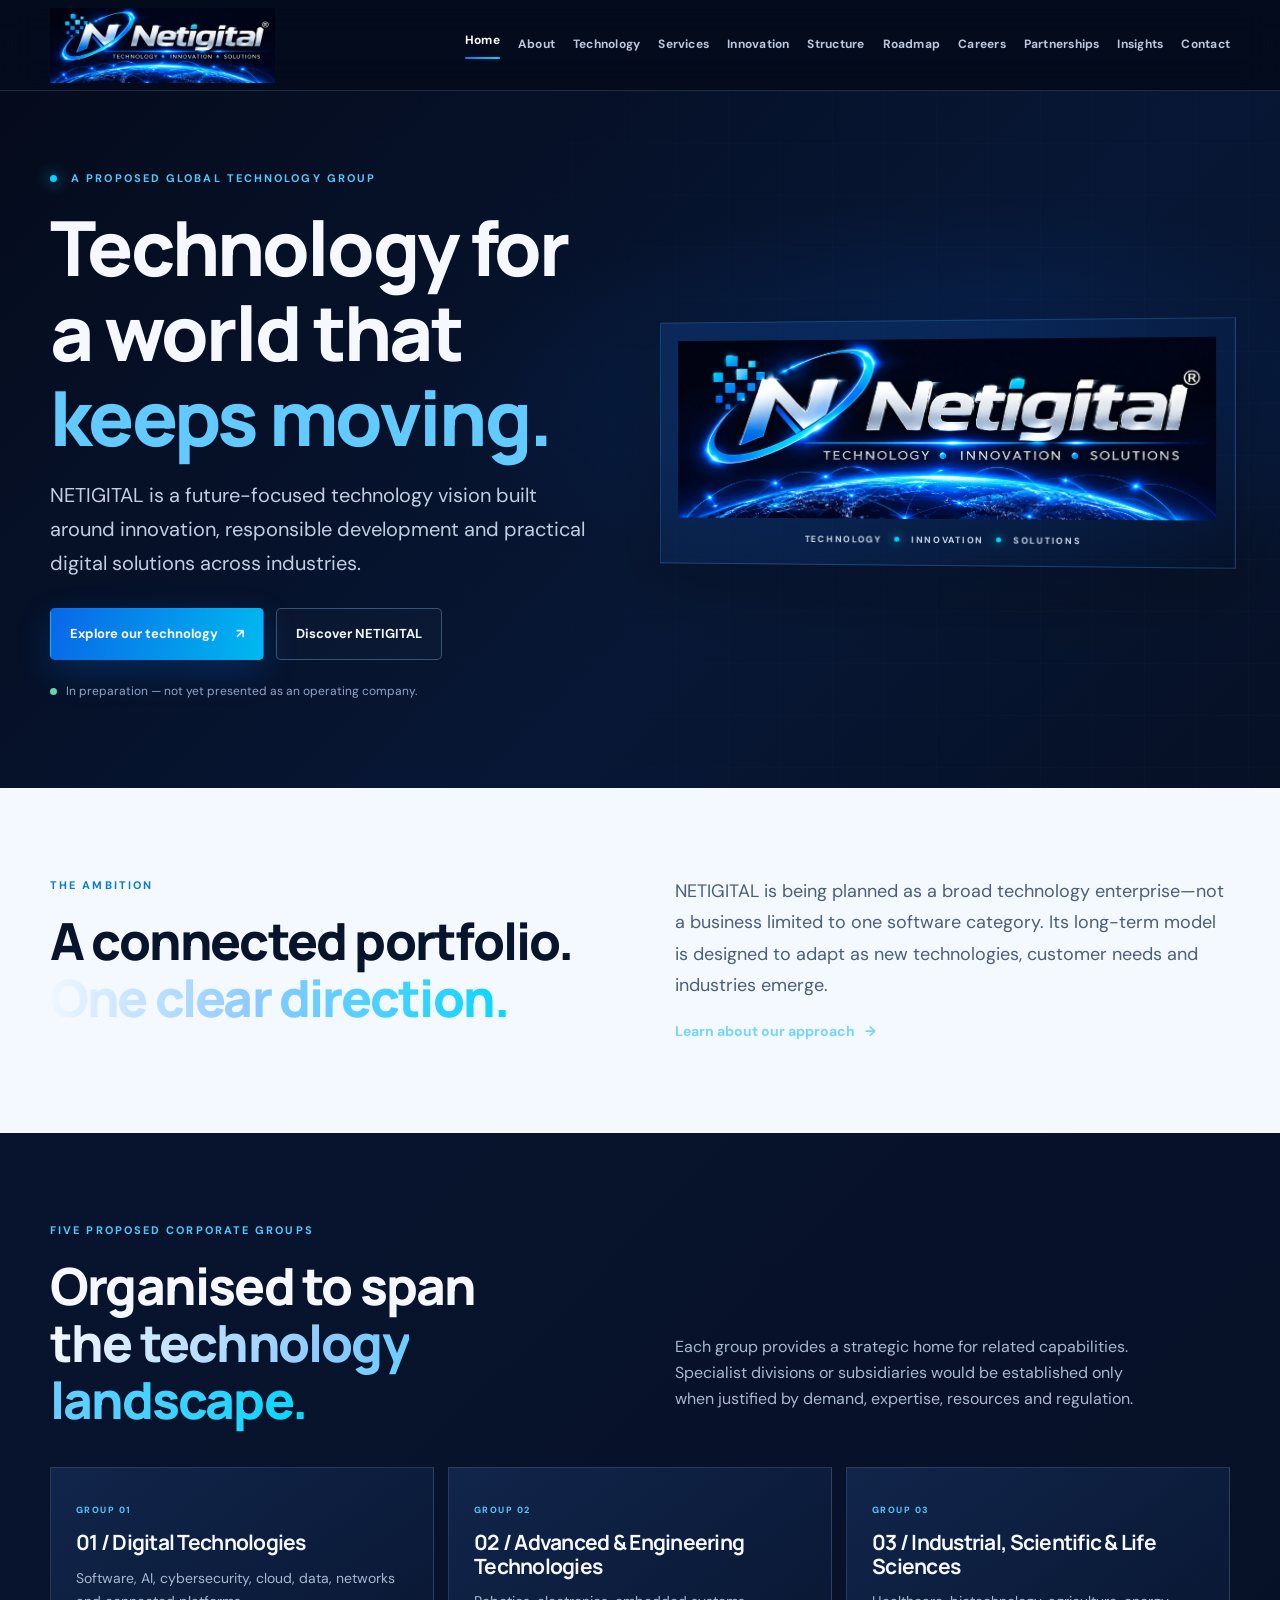
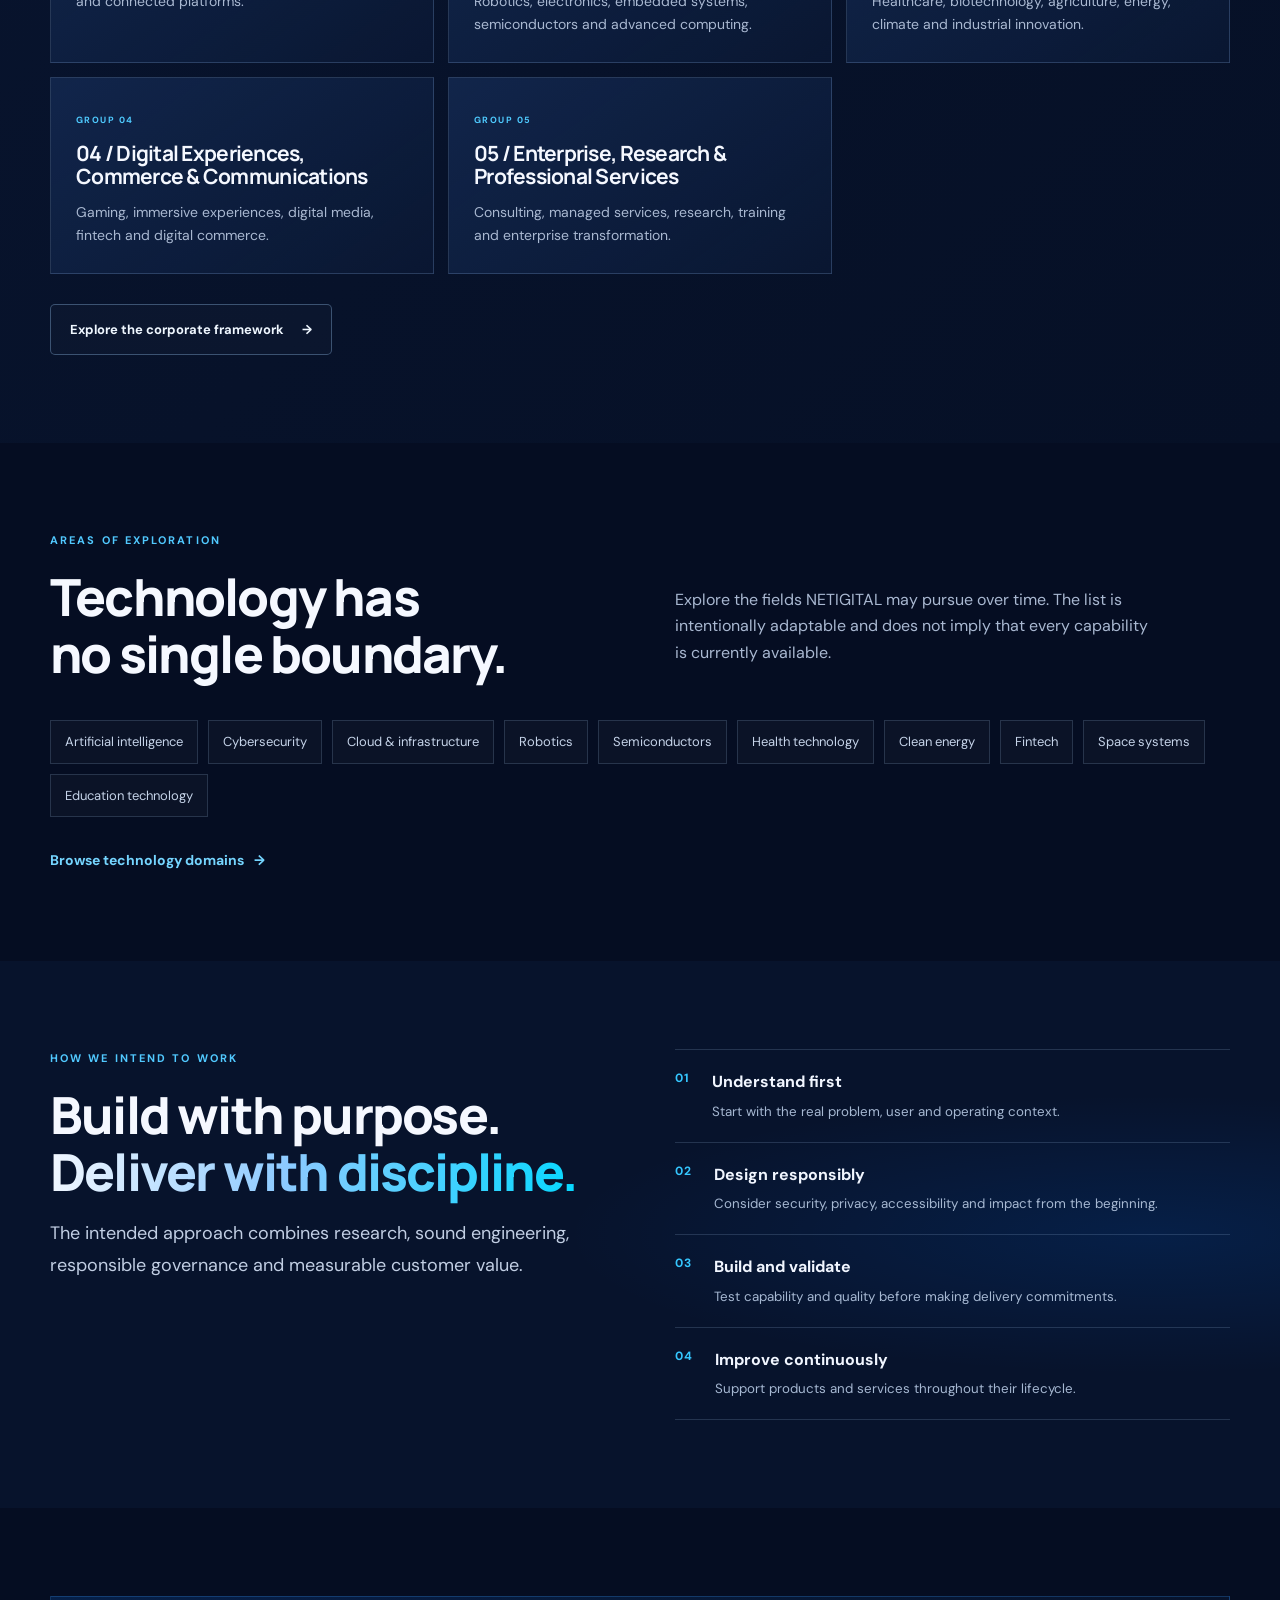
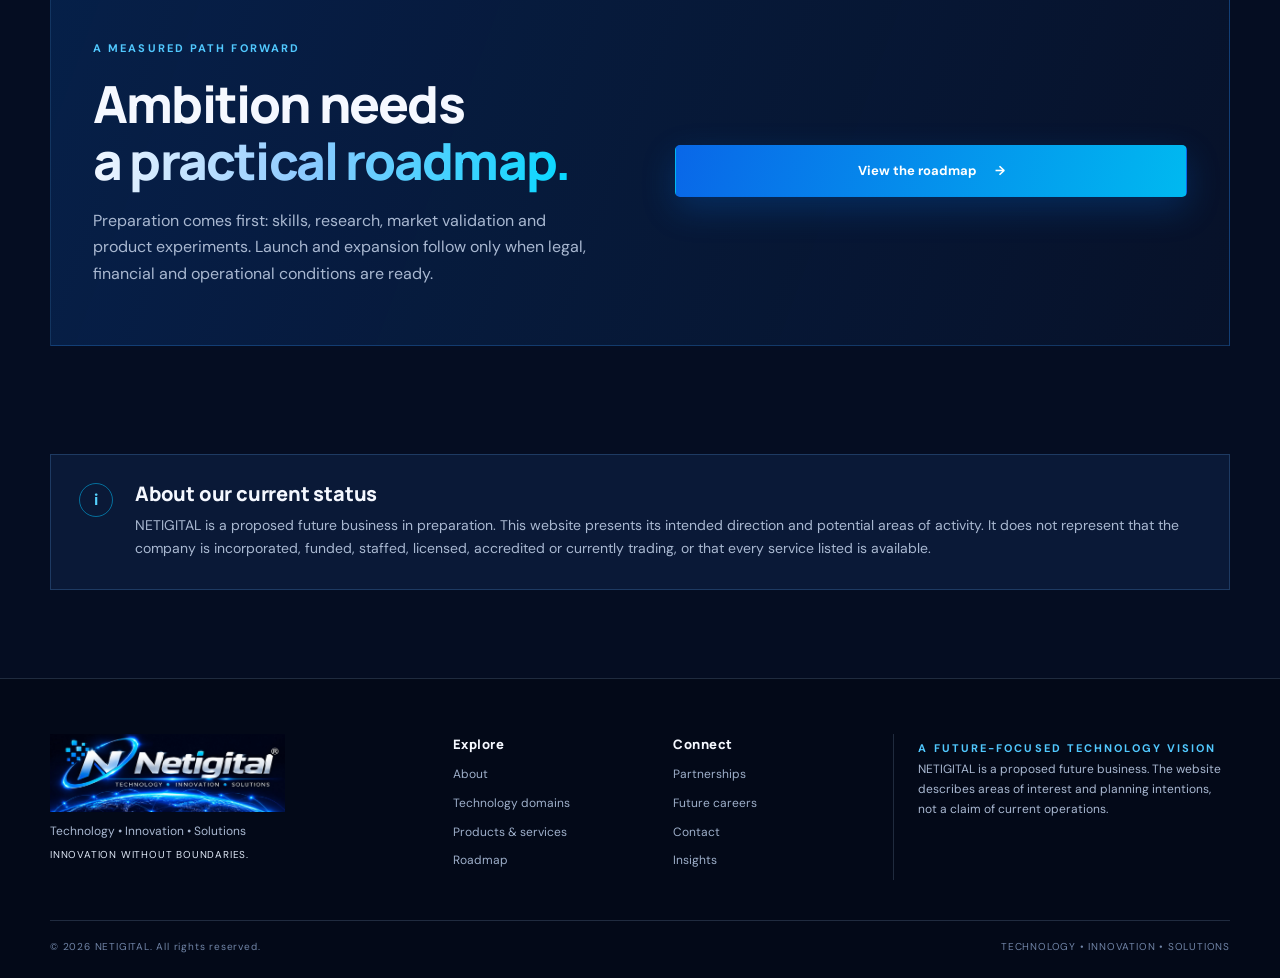
==== index.html @ 92541172 "Netigital" ====
<!doctype html>
<html lang="en"><head><meta charset="utf-8"><meta name="viewport" content="width=device-width, initial-scale=1">
<title>Global Technology, Innovation &amp; Digital Solutions | NETIGITAL</title><meta name="description" content="Explore NETIGITAL, a proposed future technology group spanning digital, advanced, industrial, creative and enterprise technology."><meta name="theme-color" content="#050d22">
<meta property="og:type" content="website"><meta property="og:title" content="Global Technology, Innovation &amp; Digital Solutions | NETIGITAL"><meta property="og:description" content="Explore NETIGITAL, a proposed future technology group spanning digital, advanced, industrial, creative and enterprise technology."><meta property="og:image" content="assets/netigital-main-logo.jpg">
<link rel="icon" href="assets/favicon.svg" type="image/svg+xml"><link rel="stylesheet" href="assets/styles.css"><script src="assets/site.js" defer></script></head>
<body><a class="skip-link" href="#main">Skip to content</a>
<header class="site-header"><div class="container header-inner">
  <a class="brand" href="index.html" aria-label="NETIGITAL home"><img src="assets/netigital-main-logo.jpg" alt="NETIGITAL — Technology, Innovation, Solutions"></a>
  <button class="menu-toggle" type="button" aria-expanded="false" aria-controls="primary-nav" aria-label="Open navigation"><span></span><span></span><span></span></button>
  <nav id="primary-nav" class="primary-nav" aria-label="Main navigation"><a class="nav-link active" href="index.html" aria-current="page">Home</a><a class="nav-link" href="about.html">About</a><a class="nav-link" href="technology.html">Technology</a><a class="nav-link" href="services.html">Services</a><a class="nav-link" href="innovation.html">Innovation</a><a class="nav-link" href="structure.html">Structure</a><a class="nav-link" href="roadmap.html">Roadmap</a><a class="nav-link" href="careers.html">Careers</a><a class="nav-link" href="partnerships.html">Partnerships</a><a class="nav-link" href="insights.html">Insights</a><a class="nav-link" href="contact.html">Contact</a></nav>
</div></header><main id="main"><section class="home-hero"><div class="container home-hero-grid"><div class="home-copy"><p class="eyebrow"><span class="pulse-dot"></span> A proposed global technology group</p><h1>Technology for a world that <span>keeps moving.</span></h1><p class="hero-lead">NETIGITAL is a future-focused technology vision built around innovation, responsible development and practical digital solutions across industries.</p><div class="hero-actions"><a class="button button-primary" href="technology.html">Explore our technology <span>↗</span></a><a class="button button-ghost" href="about.html">Discover NETIGITAL</a></div><p class="status-note"><span class="status-mark"></span> In preparation — not yet presented as an operating company.</p></div><div class="hero-visual"><div class="logo-frame"><img src="assets/netigital-main-logo.jpg" alt="NETIGITAL company logo showing its silver-and-blue wordmark and connected digital globe"></div><div class="visual-caption"><span>TECHNOLOGY</span><i></i><span>INNOVATION</span><i></i><span>SOLUTIONS</span></div></div></div><div class="hero-grid-lines" aria-hidden="true"></div></section>
<section class="section section-intro"><div class="container intro-grid"><div><p class="eyebrow">The ambition</p><h2>A connected portfolio.<br><span class="text-gradient">One clear direction.</span></h2></div><div><p class="section-lead">NETIGITAL is being planned as a broad technology enterprise—not a business limited to one software category. Its long-term model is designed to adapt as new technologies, customer needs and industries emerge.</p><a class="text-link" href="about.html">Learn about our approach <span>→</span></a></div></div></section>
<section class="section section-dark"><div class="container"><div class="section-heading"><div><p class="eyebrow">Five proposed corporate groups</p><h2>Organised to span<br><span class="text-gradient">the technology landscape.</span></h2></div><p>Each group provides a strategic home for related capabilities. Specialist divisions or subsidiaries would be established only when justified by demand, expertise, resources and regulation.</p></div><div class="group-grid">
<article class="feature-card"><span class="card-tag">GROUP 01</span><h3>01 / Digital Technologies</h3><p>Software, AI, cybersecurity, cloud, data, networks and connected platforms.</p></article><article class="feature-card"><span class="card-tag">GROUP 02</span><h3>02 / Advanced & Engineering Technologies</h3><p>Robotics, electronics, embedded systems, semiconductors and advanced computing.</p></article><article class="feature-card"><span class="card-tag">GROUP 03</span><h3>03 / Industrial, Scientific & Life Sciences</h3><p>Healthcare, biotechnology, agriculture, energy, climate and industrial innovation.</p></article><article class="feature-card"><span class="card-tag">GROUP 04</span><h3>04 / Digital Experiences, Commerce & Communications</h3><p>Gaming, immersive experiences, digital media, fintech and digital commerce.</p></article><article class="feature-card"><span class="card-tag">GROUP 05</span><h3>05 / Enterprise, Research & Professional Services</h3><p>Consulting, managed services, research, training and enterprise transformation.</p></article></div><div class="section-link-row"><a class="button button-outline" href="structure.html">Explore the corporate framework <span>→</span></a></div></div></section>
<section class="section"><div class="container"><div class="section-heading"><div><p class="eyebrow">Areas of exploration</p><h2>Technology has<br>no single boundary.</h2></div><p>Explore the fields NETIGITAL may pursue over time. The list is intentionally adaptable and does not imply that every capability is currently available.</p></div><div class="domain-strip"><span>Artificial intelligence</span><span>Cybersecurity</span><span>Cloud &amp; infrastructure</span><span>Robotics</span><span>Semiconductors</span><span>Health technology</span><span>Clean energy</span><span>Fintech</span><span>Space systems</span><span>Education technology</span></div><div class="section-link-row"><a class="text-link" href="technology.html">Browse technology domains <span>→</span></a></div></div></section>
<section class="section section-blueprint"><div class="container blueprint-grid"><div><p class="eyebrow">How we intend to work</p><h2>Build with purpose.<br><span class="text-gradient">Deliver with discipline.</span></h2><p class="section-lead">The intended approach combines research, sound engineering, responsible governance and measurable customer value.</p></div><div class="principle-list"><div><b>01</b><span><strong>Understand first</strong><small>Start with the real problem, user and operating context.</small></span></div><div><b>02</b><span><strong>Design responsibly</strong><small>Consider security, privacy, accessibility and impact from the beginning.</small></span></div><div><b>03</b><span><strong>Build and validate</strong><small>Test capability and quality before making delivery commitments.</small></span></div><div><b>04</b><span><strong>Improve continuously</strong><small>Support products and services throughout their lifecycle.</small></span></div></div></div></section>
<section class="section section-roadmap"><div class="container roadmap-callout"><div><p class="eyebrow">A measured path forward</p><h2>Ambition needs<br><span class="text-gradient">a practical roadmap.</span></h2><p>Preparation comes first: skills, research, market validation and product experiments. Launch and expansion follow only when legal, financial and operational conditions are ready.</p></div><a class="button button-primary" href="roadmap.html">View the roadmap <span>→</span></a></div></section>
<section class="section disclaimer-section"><div class="container disclaimer-box"><div class="disclaimer-icon">i</div><div><h2>About our current status</h2><p>NETIGITAL is a proposed future business in preparation. This website presents its intended direction and potential areas of activity. It does not represent that the company is incorporated, funded, staffed, licensed, accredited or currently trading, or that every service listed is available.</p></div></div></section></main><footer class="site-footer"><div class="container footer-grid">
  <div class="footer-brand"><a href="index.html"><img src="assets/netigital-main-logo.jpg" alt="NETIGITAL" loading="lazy"></a><p>Technology • Innovation • Solutions</p><p class="footer-motto">Innovation without boundaries.</p></div>
  <div><h2>Explore</h2><a href="about.html">About</a><a href="technology.html">Technology domains</a><a href="services.html">Products &amp; services</a><a href="roadmap.html">Roadmap</a></div>
  <div><h2>Connect</h2><a href="partnerships.html">Partnerships</a><a href="careers.html">Future careers</a><a href="contact.html">Contact</a><a href="insights.html">Insights</a></div>
  <div class="footer-note"><span class="eyebrow">A future-focused technology vision</span><p>NETIGITAL is a proposed future business. The website describes areas of interest and planning intentions, not a claim of current operations.</p></div>
</div><div class="container footer-bottom"><span>© <span data-year></span> NETIGITAL. All rights reserved.</span><span>TECHNOLOGY • INNOVATION • SOLUTIONS</span></div></footer></body></html>
---- assets/styles.css ----
@import url('https://fonts.googleapis.com/css2?family=DM+Sans:wght@400;500;600;700&family=Manrope:wght@400;500;600;700;800&display=swap');
:root{--navy:#050d22;--navy2:#091633;--panel:#0d1b3a;--blue:#087cf5;--cyan:#00d4ff;--silver:#dce7f6;--white:#f5f8ff;--muted:#a9b8d1;--line:rgba(168,198,238,.18);--max:1180px;--radius:18px;--shadow:0 22px 70px rgba(0,0,0,.3)}
*{box-sizing:border-box}html{scroll-behavior:smooth;scroll-padding-top:100px}body{margin:0;background:var(--navy);color:var(--white);font-family:'DM Sans',Arial,sans-serif;line-height:1.65;font-size:16px}a{color:inherit;text-decoration:none}img{max-width:100%;display:block}button,input,select,textarea{font:inherit}.container{width:min(var(--max),calc(100% - 48px));margin-inline:auto}.skip-link{position:absolute;left:-999px;top:8px;background:#fff;color:#000;padding:10px 14px;z-index:1000}.skip-link:focus{left:12px}.site-header{position:sticky;top:0;z-index:100;background:rgba(4,11,29,.92);backdrop-filter:blur(18px);border-bottom:1px solid var(--line)}.header-inner{height:90px;display:flex;align-items:center;justify-content:space-between;gap:30px}.brand{display:block;width:275px;flex:0 0 auto}.brand img{width:100%;height:75px;object-fit:contain;object-position:left center}.primary-nav{display:flex;align-items:center;gap:clamp(10px,1.4vw,22px)}.nav-link{font-size:12px;font-weight:700;letter-spacing:.02em;color:#b9c7df;transition:color .2s;white-space:nowrap}.nav-link:hover,.nav-link.active{color:#fff}.nav-link.active:after{content:'';display:block;height:2px;background:linear-gradient(90deg,var(--blue),var(--cyan));margin-top:6px;border-radius:2px}.menu-toggle{display:none;background:transparent;border:1px solid var(--line);border-radius:9px;padding:10px}.menu-toggle span{display:block;width:21px;height:2px;background:white;margin:4px}
h1,h2,h3{font-family:Manrope,'DM Sans',sans-serif;line-height:1.12;letter-spacing:-.035em;margin:0 0 18px}h1{font-size:clamp(42px,6vw,76px);font-weight:800}h2{font-size:clamp(32px,4vw,52px);font-weight:800}h3{font-size:21px;font-weight:700}p{margin:0 0 16px;color:var(--muted)}.eyebrow{font-size:11px;letter-spacing:.19em;text-transform:uppercase;color:#51c9ff;font-weight:700;margin-bottom:18px}.text-gradient{background:linear-gradient(100deg,#f3f8ff 0%,#8ccaff 45%,#05d8ff 100%);-webkit-background-clip:text;background-clip:text;color:transparent}.hero-lead{font-size:clamp(17px,1.7vw,20px);line-height:1.7;max-width:680px;color:#c2cee2}.button{display:inline-flex;align-items:center;justify-content:center;gap:18px;border-radius:5px;padding:14px 19px;font-weight:700;font-size:13px;transition:transform .2s,box-shadow .2s,border-color .2s;cursor:pointer;border:1px solid transparent}.button:hover{transform:translateY(-2px)}.button-primary{background:linear-gradient(105deg,#0967e8,#00b9f0);color:#fff;box-shadow:0 12px 34px rgba(0,124,245,.22)}.button-ghost,.button-outline{border-color:rgba(150,195,240,.35);color:#eff7ff;background:rgba(255,255,255,.02)}.button-ghost:hover,.button-outline:hover{border-color:var(--cyan)}.text-link{color:#75d5ff;font-weight:700;font-size:14px}.text-link span{margin-left:7px}.home-hero{position:relative;overflow:hidden;padding:78px 0 70px;background:radial-gradient(ellipse at 75% 45%,rgba(0,103,255,.16),transparent 38%),linear-gradient(135deg,#050b1c,#071735 62%,#061025)}.home-hero-grid{position:relative;z-index:2;display:grid;grid-template-columns:1fr 1.04fr;gap:48px;align-items:center}.home-copy h1{max-width:680px}.home-copy h1 span{display:block;color:#62caff}.pulse-dot{display:inline-block;width:7px;height:7px;background:var(--cyan);border-radius:50%;box-shadow:0 0 15px var(--cyan);margin-right:9px}.hero-actions{display:flex;gap:12px;flex-wrap:wrap;margin:28px 0 22px}.status-note{font-size:12px;color:#8fa5c6;display:flex;align-items:center;gap:9px}.status-mark{width:7px;height:7px;border-radius:50%;background:#65d7a9}.hero-visual{position:relative;padding:18px;background:linear-gradient(140deg,rgba(27,112,233,.18),rgba(3,11,30,.2));border:1px solid rgba(72,176,255,.25);box-shadow:var(--shadow);transform:perspective(900px) rotateY(-4deg)}.logo-frame{overflow:hidden;background:#020818}.logo-frame img{width:100%;height:auto;object-fit:contain}.visual-caption{display:flex;justify-content:center;align-items:center;gap:12px;padding:14px 4px 0;color:#c9d6eb;font-size:9px;letter-spacing:.19em;font-weight:700}.visual-caption i{width:5px;height:5px;border-radius:50%;background:var(--cyan);box-shadow:0 0 10px var(--cyan)}.hero-grid-lines{position:absolute;inset:0;opacity:.15;background-image:linear-gradient(rgba(90,166,239,.15) 1px,transparent 1px),linear-gradient(90deg,rgba(90,166,239,.15) 1px,transparent 1px);background-size:52px 52px;mask-image:linear-gradient(90deg,transparent 10%,#000 80%)}
.page-hero{position:relative;overflow:hidden;padding:88px 0 84px;background:radial-gradient(ellipse at 80% 10%,rgba(0,120,255,.22),transparent 32%),linear-gradient(120deg,#07122b,#0a1a3b)}.page-hero .container{position:relative;z-index:2}.page-hero h1{max-width:900px}.page-hero .hero-lead{max-width:790px}.hero-orbit{position:absolute;border:1px solid rgba(0,191,255,.18);border-radius:50%;transform:rotate(-24deg)}.orbit-one{width:560px;height:220px;right:-90px;top:15px}.orbit-two{width:700px;height:310px;right:-170px;top:-20px;border-color:rgba(30,115,255,.16)}
.section{padding:88px 0}.section-dark{background:linear-gradient(135deg,#08142e,#061026)}.section-intro{background:#f4f8ff;color:#0b1730}.section-intro p{color:#51617c}.section-intro .eyebrow{color:#087bd9}.section-intro h2{color:#08142b}.intro-grid,.two-col,.section-heading,.blueprint-grid,.roadmap-callout,.contact-layout{display:grid;grid-template-columns:1fr 1fr;gap:70px;align-items:start}.section-lead{font-size:18px;line-height:1.75;color:#c1cee3}.section-intro .section-lead{color:#4b5e7c}.section-heading{margin-bottom:38px;align-items:end}.section-heading>p{max-width:480px}.section-heading h2{margin-bottom:0}.group-grid{display:grid;grid-template-columns:repeat(3,1fr);gap:14px}.feature-card{position:relative;padding:27px 25px 26px;background:linear-gradient(145deg,rgba(18,39,78,.9),rgba(10,24,52,.76));border:1px solid var(--line);min-height:190px;transition:transform .25s,border-color .25s,background .25s}.feature-card:hover{transform:translateY(-4px);border-color:rgba(0,195,255,.55);background:linear-gradient(145deg,rgba(21,56,105,.95),rgba(9,25,52,.9))}.feature-card h3{margin:10px 0 12px}.feature-card p{font-size:14px;margin:0}.card-tag{font-size:9px;letter-spacing:.16em;color:#4fcbff;font-weight:700}.section-link-row{margin-top:30px}.domain-strip{display:flex;flex-wrap:wrap;gap:10px}.domain-strip span{border:1px solid var(--line);background:rgba(255,255,255,.025);padding:10px 14px;color:#c5d3e8;font-size:13px}.section-blueprint{background:radial-gradient(ellipse at 90% 50%,rgba(0,114,255,.13),transparent 36%),#07132c}.principle-list{border-top:1px solid var(--line)}.principle-list>div{display:flex;gap:22px;padding:19px 0;border-bottom:1px solid var(--line)}.principle-list b,.values-list b{font-size:12px;color:#35c7ff;letter-spacing:.08em}.principle-list strong,.values-list strong{display:block;color:#f1f6ff;font-size:16px}.principle-list small{display:block;color:#a6b8d2;margin-top:5px}.roadmap-callout{align-items:center;background:linear-gradient(110deg,rgba(6,34,77,.9),rgba(7,18,42,.85));border:1px solid rgba(57,157,255,.25);padding:42px}.roadmap-callout p{max-width:650px}.disclaimer-section{padding-top:20px}.disclaimer-box{display:flex;gap:22px;padding:28px;background:rgba(13,30,62,.75);border:1px solid rgba(94,163,234,.24)}.disclaimer-icon{flex:0 0 34px;width:34px;height:34px;border:1px solid rgba(0,196,255,.5);border-radius:50%;display:grid;place-items:center;color:#55d3ff;font-weight:700}.disclaimer-box h2{font-size:20px;letter-spacing:-.01em;margin-bottom:9px}.disclaimer-box p{margin:0;font-size:14px}.site-footer{padding:55px 0 22px;background:#030918;border-top:1px solid var(--line)}.footer-grid{display:grid;grid-template-columns:1.3fr .65fr .65fr 1.2fr;gap:38px;padding-bottom:40px}.footer-brand img{width:235px;height:auto;margin-bottom:10px}.footer-brand p{font-size:12px;margin:0 0 5px}.footer-motto{color:#e0e9f7!important;letter-spacing:.08em;text-transform:uppercase;font-size:10px!important}.footer-grid h2{font-size:13px;letter-spacing:.04em;margin:3px 0 14px}.footer-grid>div:not(:first-child) a{display:block;color:#9eafca;font-size:12px;margin:9px 0}.footer-grid a:hover{color:#fff}.footer-note{border-left:1px solid var(--line);padding-left:24px}.footer-note p{font-size:12px}.footer-bottom{border-top:1px solid var(--line);padding-top:18px;display:flex;justify-content:space-between;gap:20px;color:#7185a7;font-size:10px;letter-spacing:.08em}
.prose p{font-size:16px;line-height:1.9;color:#b7c6dd}.values-grid{display:grid;grid-template-columns:.8fr 1.2fr;gap:80px}.values-list{border-top:1px solid var(--line)}.values-list>div{display:flex;gap:22px;padding:17px 0;border-bottom:1px solid var(--line)}.values-list p{margin:5px 0 0;font-size:13px}.statement-cards{display:grid;grid-template-columns:1fr 1fr;gap:16px}.statement-cards article{padding:35px;background:#0b1a39;border:1px solid var(--line)}.statement-cards h2{font-size:25px;line-height:1.35}.statement-cards p:last-child{font-size:13px}.domain-search{display:grid;grid-template-columns:1fr auto;gap:6px 20px;align-items:center;margin:28px 0 20px}.domain-search label{grid-column:1/-1;color:#b9c8df;font-size:12px;font-weight:700}.domain-search input{width:100%;background:#0b1936;color:#fff;border:1px solid #28436c;border-radius:5px;padding:14px 16px;outline:none}.domain-search input:focus{border-color:var(--cyan);box-shadow:0 0 0 3px rgba(0,190,255,.12)}.domain-search span{font-size:12px;color:#7e96b8;white-space:nowrap}.domain-grid{display:grid;grid-template-columns:repeat(3,1fr);gap:12px}.domain-card{padding:21px;background:#0a1732;border:1px solid var(--line);min-height:160px}.domain-index{font-size:10px;color:#46c9ff;letter-spacing:.14em}.domain-card h3{font-size:17px;margin:12px 0 8px}.domain-card p{font-size:12px;margin:0}.empty-state{padding:28px;border:1px dashed var(--line);text-align:center}.service-grid,.criteria-grid{display:grid;grid-template-columns:repeat(4,1fr);gap:12px}.service-grid .feature-card{min-height:210px}.process-line{display:grid;grid-template-columns:repeat(6,1fr);gap:16px}.process-line>div{border-top:2px solid #168eea;padding-top:17px}.process-line b{display:block;color:#39c9ff;font-size:11px;margin-bottom:14px}.process-line strong{display:block;color:#f4f7ff;font-size:15px;margin-bottom:8px}.process-line p{font-size:12px}.org-chart{padding:32px;background:radial-gradient(ellipse at 50% 0,rgba(0,112,255,.16),transparent 45%),#081632;border:1px solid var(--line);text-align:center}.org-node{min-height:130px;padding:20px 14px;background:#0c2148;border:1px solid rgba(68,162,255,.35);display:flex;flex-direction:column;justify-content:center;gap:7px}.org-parent{max-width:390px;margin:auto;background:linear-gradient(120deg,#0c2b5c,#0b1c3c);border-color:#20b6ff}.org-node span,.org-board span{font-size:9px;letter-spacing:.15em;color:#4ecfff;font-weight:700}.org-node strong{font-family:Manrope;font-size:17px}.org-node small,.org-board small{font-size:11px;color:#9db2d0}.org-stem{height:25px;width:1px;background:#2699ed;margin:auto}.org-board{display:inline-flex;flex-direction:column;gap:5px;padding:13px 28px;border:1px solid var(--line);background:#0b1c3b}.org-groups{display:grid;grid-template-columns:repeat(5,1fr);gap:10px}.org-groups .org-node{min-height:170px}.org-groups strong{font-size:14px}.chart-caption{font-size:11px;margin:28px 0 0}.criteria-grid{grid-template-columns:repeat(3,1fr)}.roadmap-stages{max-width:900px}.roadmap-stage{display:grid;grid-template-columns:150px 1fr;gap:35px;padding:38px 0;border-bottom:1px solid var(--line)}.stage-label{font-size:11px;color:#4dcaff;letter-spacing:.15em;font-weight:700}.roadmap-stage h2{font-size:32px}.stage-time{font-size:12px;color:#48c7ff;font-weight:700}.roadmap-stage ul{padding-left:19px;color:#aebdd3;font-size:13px;display:grid;grid-template-columns:1fr 1fr;gap:8px}.three-col{display:grid;grid-template-columns:repeat(3,1fr);gap:14px}.empty-editorial{max-width:700px;margin:auto;text-align:center;padding:65px 20px}.empty-editorial>p:not(.eyebrow){max-width:580px;margin:0 auto 28px}.editorial-symbol{font-family:Manrope;font-weight:800;font-size:90px;color:#e6f2ff;line-height:1;margin-bottom:28px;text-shadow:0 0 35px rgba(0,162,255,.45)}.editorial-symbol span{color:#0cbcf8;font-size:40px;vertical-align:top}.contact-layout{grid-template-columns:1fr .9fr;gap:80px}.contact-facts{margin-top:35px;border-top:1px solid var(--line)}.contact-facts>div{display:flex;align-items:center;gap:16px;padding:15px 0;border-bottom:1px solid var(--line)}.contact-facts span{color:#40caff;font-size:11px}.contact-facts p{margin:0}.contact-facts strong,.contact-facts small{display:block}.contact-facts small{font-size:12px;color:#8196b7}.contact-panel{padding:27px;background:#0b1a39;border:1px solid var(--line)}.panel-top{display:flex;justify-content:space-between;align-items:center;margin-bottom:25px}.panel-top .eyebrow{margin:0}.preview-badge{font-size:9px;letter-spacing:.1em;color:#ffce78;border:1px solid rgba(255,206,120,.4);padding:5px 8px}.contact-panel label{display:block;color:#c6d4e8;font-size:12px;font-weight:700;margin:13px 0 6px}.contact-panel input,.contact-panel select,.contact-panel textarea{width:100%;background:#06112a;color:white;border:1px solid #29446d;padding:12px;border-radius:4px;outline:none}.contact-panel input:focus,.contact-panel select:focus,.contact-panel textarea:focus{border-color:var(--cyan)}.contact-panel textarea{resize:vertical}.form-button{margin-top:17px;width:100%}.form-status{font-size:11px;margin:13px 0 0;color:#8da3c3}.form-status.success{color:#87e0ba}.form-status.error{color:#ffb4a8}
@media(max-width:1100px){.primary-nav{gap:10px}.nav-link{font-size:11px}.brand{width:220px}.header-inner{gap:14px}.home-hero-grid{gap:28px}.service-grid{grid-template-columns:repeat(2,1fr)}}
@media(max-width:860px){.menu-toggle{display:block}.primary-nav{display:none;position:absolute;top:90px;left:0;right:0;padding:18px 24px 24px;background:#06112a;border-bottom:1px solid var(--line);grid-template-columns:repeat(2,1fr);gap:0 18px}.primary-nav.open{display:grid}.nav-link{padding:11px 0;font-size:13px}.nav-link.active:after{display:none}.header-inner{height:82px}.brand{width:225px}.brand img{height:68px}.home-hero-grid,.intro-grid,.two-col,.section-heading,.blueprint-grid,.roadmap-callout,.contact-layout,.values-grid{grid-template-columns:1fr;gap:30px}.home-hero{padding:55px 0}.hero-visual{max-width:680px}.group-grid,.domain-grid{grid-template-columns:repeat(2,1fr)}.org-groups{grid-template-columns:repeat(2,1fr)}.org-groups .org-node:last-child{grid-column:1/-1}.process-line{grid-template-columns:repeat(3,1fr);row-gap:28px}.footer-grid{grid-template-columns:repeat(2,1fr)}.section-heading{align-items:start}.roadmap-callout{gap:22px}.roadmap-callout .button{justify-self:start}.footer-note{border-left:0;padding-left:0}}
@media(max-width:560px){.container{width:min(100% - 32px,var(--max))}.section{padding:62px 0}.page-hero{padding:64px 0 60px}.home-hero{padding:48px 0}.home-copy h1{font-size:43px}.hero-actions{align-items:stretch}.hero-actions .button{width:100%}.visual-caption{font-size:7px;gap:7px}.group-grid,.domain-grid,.service-grid,.criteria-grid,.three-col,.statement-cards{grid-template-columns:1fr}.feature-card{min-height:auto}.process-line{grid-template-columns:repeat(2,1fr)}.process-line p{max-width:180px}.roadmap-stage{grid-template-columns:1fr;gap:9px;padding:29px 0}.roadmap-stage ul{grid-template-columns:1fr}.org-chart{padding:18px 12px}.org-groups{grid-template-columns:1fr}.org-groups .org-node:last-child{grid-column:auto}.footer-grid{grid-template-columns:1fr 1fr;gap:28px 18px}.footer-brand{grid-column:1/-1}.footer-brand img{width:220px}.footer-bottom{flex-direction:column;gap:6px}.disclaimer-box{padding:20px;gap:14px}.domain-search{grid-template-columns:1fr}.domain-search span{grid-row:2}.roadmap-callout{padding:26px}.brand{width:190px}.brand img{height:61px}.header-inner{height:74px}.primary-nav{top:74px}}
@media(prefers-reduced-motion:reduce){html{scroll-behavior:auto}*,*::before,*::after{animation-duration:.01ms!important;animation-iteration-count:1!important;transition-duration:.01ms!important}}
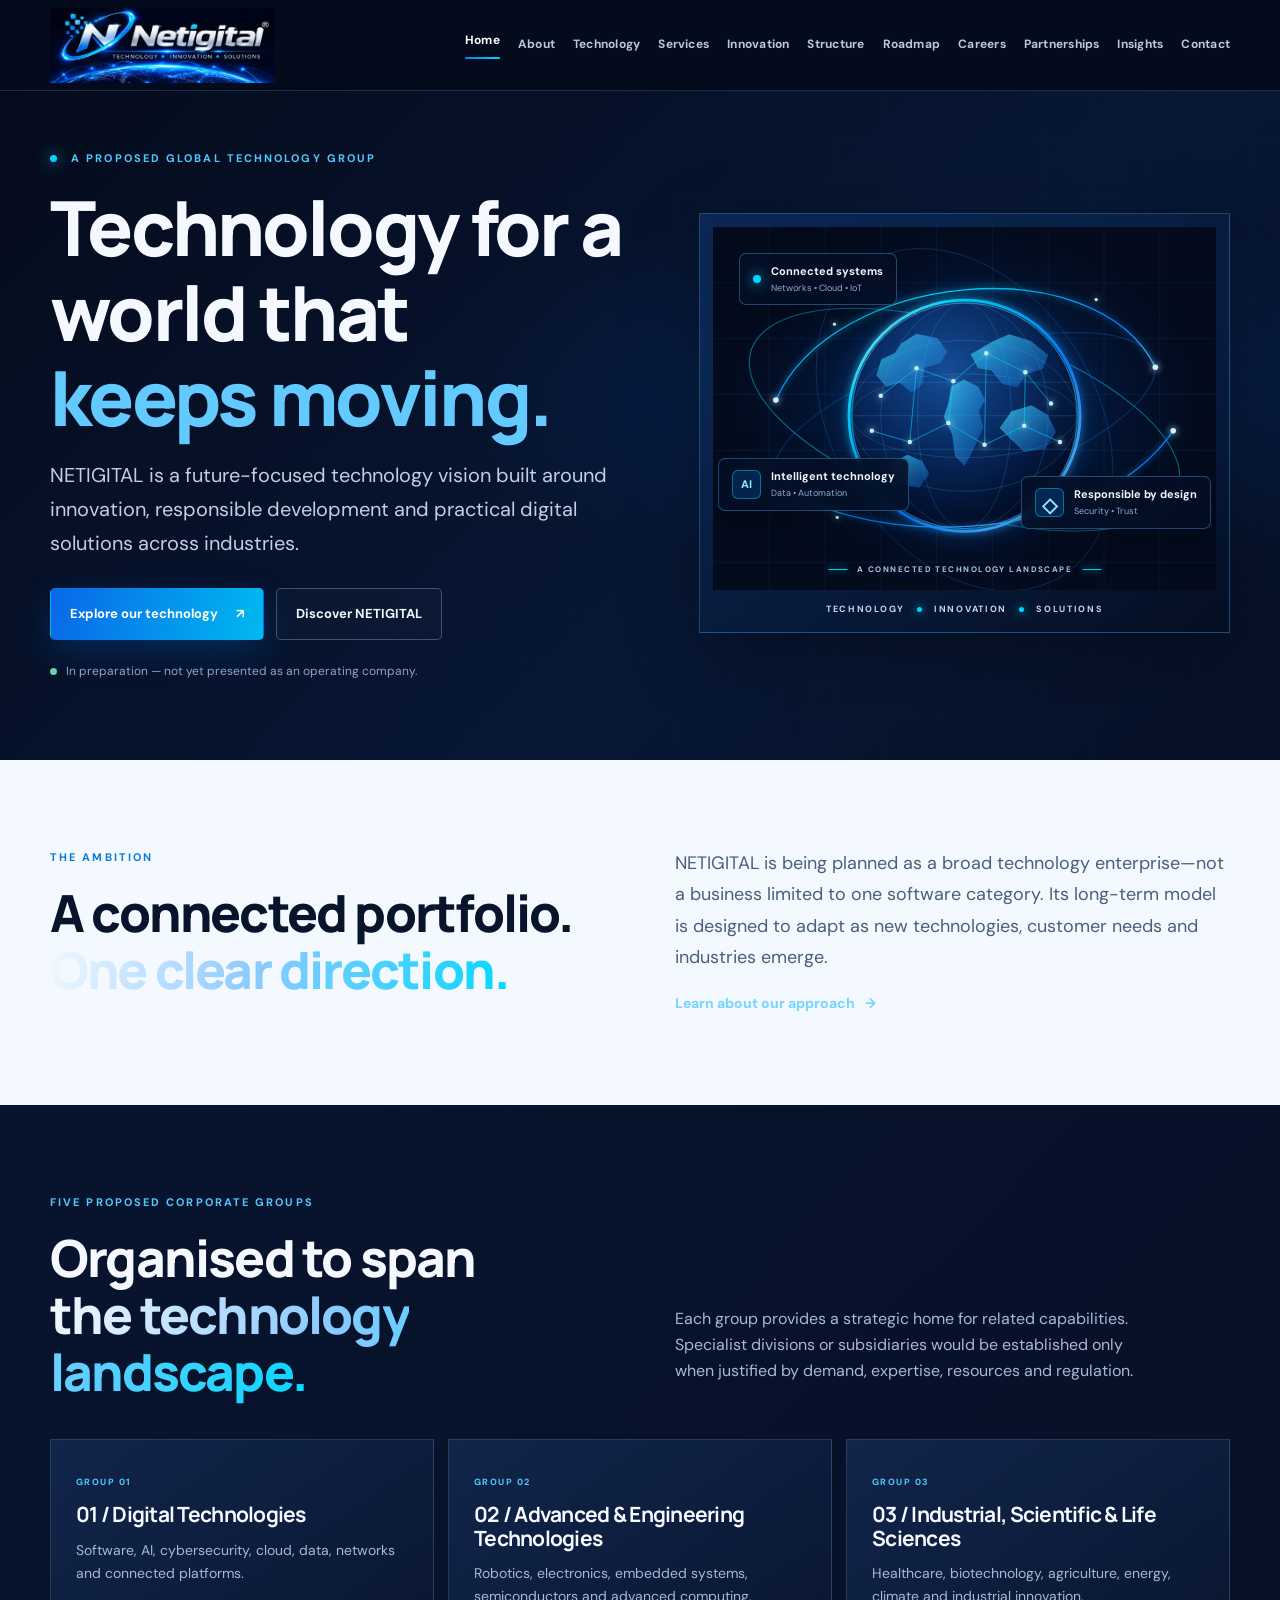
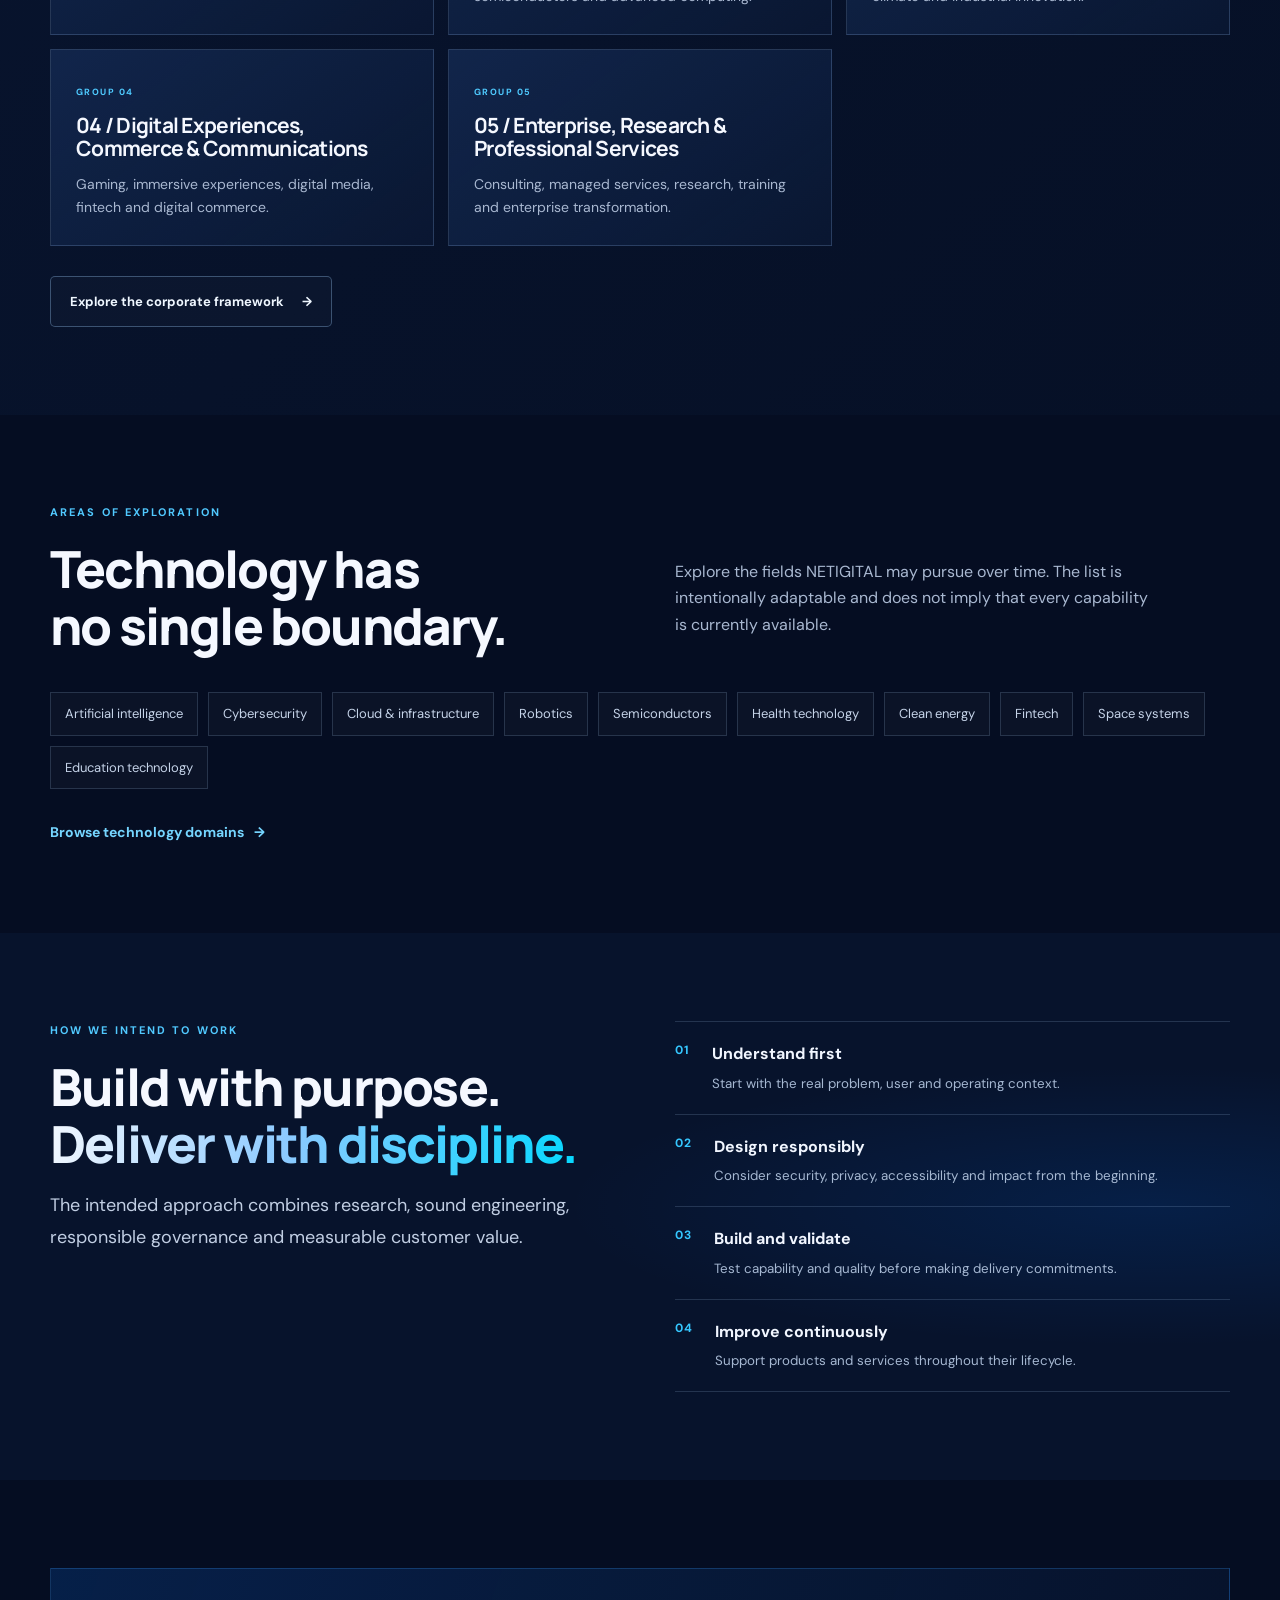
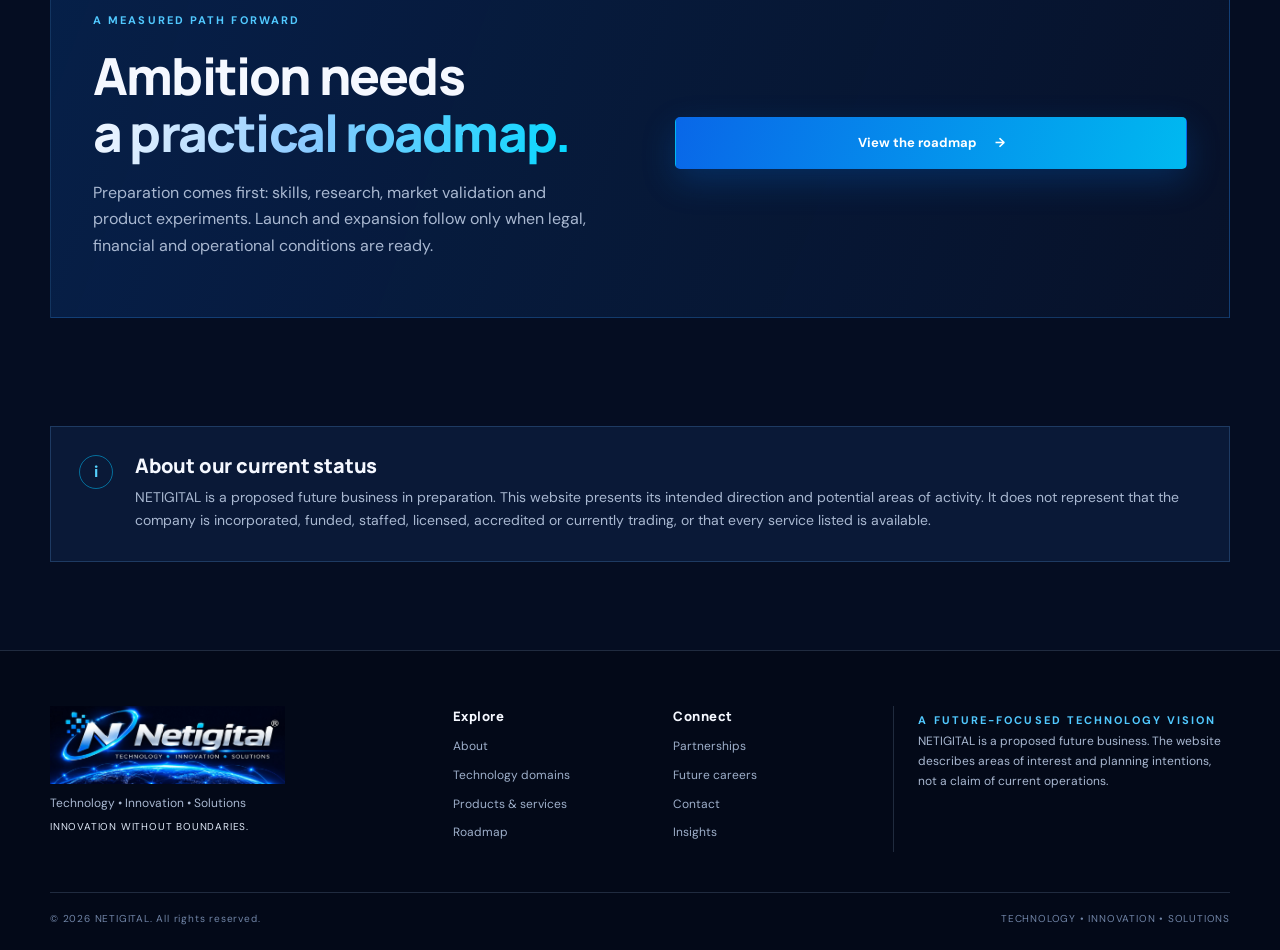
==== commit 66a05e97: "Netigital" ====
--- a/index.html
+++ b/index.html
@@ -1,14 +1,23 @@
 <!doctype html>
 <html lang="en"><head><meta charset="utf-8"><meta name="viewport" content="width=device-width, initial-scale=1">
 <title>Global Technology, Innovation &amp; Digital Solutions | NETIGITAL</title><meta name="description" content="Explore NETIGITAL, a proposed future technology group spanning digital, advanced, industrial, creative and enterprise technology."><meta name="theme-color" content="#050d22">
-<meta property="og:type" content="website"><meta property="og:title" content="Global Technology, Innovation &amp; Digital Solutions | NETIGITAL"><meta property="og:description" content="Explore NETIGITAL, a proposed future technology group spanning digital, advanced, industrial, creative and enterprise technology."><meta property="og:image" content="assets/netigital-main-logo.jpg">
+<meta property="og:type" content="website"><meta property="og:title" content="Global Technology, Innovation &amp; Digital Solutions | NETIGITAL"><meta property="og:description" content="Explore NETIGITAL, a proposed future technology group spanning digital, advanced, industrial, creative and enterprise technology."><meta property="og:image" content="https://olaoluwa456.github.io/Netigit/assets/netigital-main-logo.jpg"><meta property="og:url" content="https://olaoluwa456.github.io/Netigit/"><link rel="canonical" href="https://olaoluwa456.github.io/Netigit/">
 <link rel="icon" href="assets/favicon.svg" type="image/svg+xml"><link rel="stylesheet" href="assets/styles.css"><script src="assets/site.js" defer></script></head>
 <body><a class="skip-link" href="#main">Skip to content</a>
 <header class="site-header"><div class="container header-inner">
   <a class="brand" href="index.html" aria-label="NETIGITAL home"><img src="assets/netigital-main-logo.jpg" alt="NETIGITAL — Technology, Innovation, Solutions"></a>
   <button class="menu-toggle" type="button" aria-expanded="false" aria-controls="primary-nav" aria-label="Open navigation"><span></span><span></span><span></span></button>
   <nav id="primary-nav" class="primary-nav" aria-label="Main navigation"><a class="nav-link active" href="index.html" aria-current="page">Home</a><a class="nav-link" href="about.html">About</a><a class="nav-link" href="technology.html">Technology</a><a class="nav-link" href="services.html">Services</a><a class="nav-link" href="innovation.html">Innovation</a><a class="nav-link" href="structure.html">Structure</a><a class="nav-link" href="roadmap.html">Roadmap</a><a class="nav-link" href="careers.html">Careers</a><a class="nav-link" href="partnerships.html">Partnerships</a><a class="nav-link" href="insights.html">Insights</a><a class="nav-link" href="contact.html">Contact</a></nav>
-</div></header><main id="main"><section class="home-hero"><div class="container home-hero-grid"><div class="home-copy"><p class="eyebrow"><span class="pulse-dot"></span> A proposed global technology group</p><h1>Technology for a world that <span>keeps moving.</span></h1><p class="hero-lead">NETIGITAL is a future-focused technology vision built around innovation, responsible development and practical digital solutions across industries.</p><div class="hero-actions"><a class="button button-primary" href="technology.html">Explore our technology <span>↗</span></a><a class="button button-ghost" href="about.html">Discover NETIGITAL</a></div><p class="status-note"><span class="status-mark"></span> In preparation — not yet presented as an operating company.</p></div><div class="hero-visual"><div class="logo-frame"><img src="assets/netigital-main-logo.jpg" alt="NETIGITAL company logo showing its silver-and-blue wordmark and connected digital globe"></div><div class="visual-caption"><span>TECHNOLOGY</span><i></i><span>INNOVATION</span><i></i><span>SOLUTIONS</span></div></div></div><div class="hero-grid-lines" aria-hidden="true"></div></section>
+</div></header><main id="main"><section class="home-hero"><div class="container home-hero-grid"><div class="home-copy"><p class="eyebrow"><span class="pulse-dot"></span> A proposed global technology group</p><h1>Technology for a world that <span>keeps moving.</span></h1><p class="hero-lead">NETIGITAL is a future-focused technology vision built around innovation, responsible development and practical digital solutions across industries.</p><div class="hero-actions"><a class="button button-primary" href="technology.html">Explore our technology <span>↗</span></a><a class="button button-ghost" href="about.html">Discover NETIGITAL</a></div><p class="status-note"><span class="status-mark"></span> In preparation — not yet presented as an operating company.</p></div><div class="hero-visual" aria-label="NETIGITAL technology vision illustration">
+  <div class="network-visual">
+    <img src="assets/global-network-visual.svg" alt="Illustration of a luminous digital Earth with global network connections" width="900" height="650">
+    <div class="network-badge badge-top"><span class="badge-dot"></span><span><strong>Connected systems</strong><small>Networks • Cloud • IoT</small></span></div>
+    <div class="network-badge badge-left"><span class="badge-icon">AI</span><span><strong>Intelligent technology</strong><small>Data • Automation</small></span></div>
+    <div class="network-badge badge-right"><span class="badge-icon shield-icon">◇</span><span><strong>Responsible by design</strong><small>Security • Trust</small></span></div>
+    <div class="network-baseline"><span></span> A CONNECTED TECHNOLOGY LANDSCAPE <span></span></div>
+  </div>
+  <div class="visual-caption"><span>TECHNOLOGY</span><i></i><span>INNOVATION</span><i></i><span>SOLUTIONS</span></div>
+</div></div><div class="hero-grid-lines" aria-hidden="true"></div></section>
 <section class="section section-intro"><div class="container intro-grid"><div><p class="eyebrow">The ambition</p><h2>A connected portfolio.<br><span class="text-gradient">One clear direction.</span></h2></div><div><p class="section-lead">NETIGITAL is being planned as a broad technology enterprise—not a business limited to one software category. Its long-term model is designed to adapt as new technologies, customer needs and industries emerge.</p><a class="text-link" href="about.html">Learn about our approach <span>→</span></a></div></div></section>
 <section class="section section-dark"><div class="container"><div class="section-heading"><div><p class="eyebrow">Five proposed corporate groups</p><h2>Organised to span<br><span class="text-gradient">the technology landscape.</span></h2></div><p>Each group provides a strategic home for related capabilities. Specialist divisions or subsidiaries would be established only when justified by demand, expertise, resources and regulation.</p></div><div class="group-grid">
 <article class="feature-card"><span class="card-tag">GROUP 01</span><h3>01 / Digital Technologies</h3><p>Software, AI, cybersecurity, cloud, data, networks and connected platforms.</p></article><article class="feature-card"><span class="card-tag">GROUP 02</span><h3>02 / Advanced & Engineering Technologies</h3><p>Robotics, electronics, embedded systems, semiconductors and advanced computing.</p></article><article class="feature-card"><span class="card-tag">GROUP 03</span><h3>03 / Industrial, Scientific & Life Sciences</h3><p>Healthcare, biotechnology, agriculture, energy, climate and industrial innovation.</p></article><article class="feature-card"><span class="card-tag">GROUP 04</span><h3>04 / Digital Experiences, Commerce & Communications</h3><p>Gaming, immersive experiences, digital media, fintech and digital commerce.</p></article><article class="feature-card"><span class="card-tag">GROUP 05</span><h3>05 / Enterprise, Research & Professional Services</h3><p>Consulting, managed services, research, training and enterprise transformation.</p></article></div><div class="section-link-row"><a class="button button-outline" href="structure.html">Explore the corporate framework <span>→</span></a></div></div></section>
--- a/assets/styles.css
+++ b/assets/styles.css
@@ -9,3 +9,23 @@
 @media(max-width:860px){.menu-toggle{display:block}.primary-nav{display:none;position:absolute;top:90px;left:0;right:0;padding:18px 24px 24px;background:#06112a;border-bottom:1px solid var(--line);grid-template-columns:repeat(2,1fr);gap:0 18px}.primary-nav.open{display:grid}.nav-link{padding:11px 0;font-size:13px}.nav-link.active:after{display:none}.header-inner{height:82px}.brand{width:225px}.brand img{height:68px}.home-hero-grid,.intro-grid,.two-col,.section-heading,.blueprint-grid,.roadmap-callout,.contact-layout,.values-grid{grid-template-columns:1fr;gap:30px}.home-hero{padding:55px 0}.hero-visual{max-width:680px}.group-grid,.domain-grid{grid-template-columns:repeat(2,1fr)}.org-groups{grid-template-columns:repeat(2,1fr)}.org-groups .org-node:last-child{grid-column:1/-1}.process-line{grid-template-columns:repeat(3,1fr);row-gap:28px}.footer-grid{grid-template-columns:repeat(2,1fr)}.section-heading{align-items:start}.roadmap-callout{gap:22px}.roadmap-callout .button{justify-self:start}.footer-note{border-left:0;padding-left:0}}
 @media(max-width:560px){.container{width:min(100% - 32px,var(--max))}.section{padding:62px 0}.page-hero{padding:64px 0 60px}.home-hero{padding:48px 0}.home-copy h1{font-size:43px}.hero-actions{align-items:stretch}.hero-actions .button{width:100%}.visual-caption{font-size:7px;gap:7px}.group-grid,.domain-grid,.service-grid,.criteria-grid,.three-col,.statement-cards{grid-template-columns:1fr}.feature-card{min-height:auto}.process-line{grid-template-columns:repeat(2,1fr)}.process-line p{max-width:180px}.roadmap-stage{grid-template-columns:1fr;gap:9px;padding:29px 0}.roadmap-stage ul{grid-template-columns:1fr}.org-chart{padding:18px 12px}.org-groups{grid-template-columns:1fr}.org-groups .org-node:last-child{grid-column:auto}.footer-grid{grid-template-columns:1fr 1fr;gap:28px 18px}.footer-brand{grid-column:1/-1}.footer-brand img{width:220px}.footer-bottom{flex-direction:column;gap:6px}.disclaimer-box{padding:20px;gap:14px}.domain-search{grid-template-columns:1fr}.domain-search span{grid-row:2}.roadmap-callout{padding:26px}.brand{width:190px}.brand img{height:61px}.header-inner{height:74px}.primary-nav{top:74px}}
 @media(prefers-reduced-motion:reduce){html{scroll-behavior:auto}*,*::before,*::after{animation-duration:.01ms!important;animation-iteration-count:1!important;transition-duration:.01ms!important}}
+
+
+/* NETIGITAL homepage refinement: a dedicated digital-world visual replaces the repeated wordmark. */
+.home-hero{padding:58px 0 62px}
+.home-hero-grid{grid-template-columns:1.06fr .94fr;gap:clamp(32px,4vw,58px)}
+.hero-visual{padding:13px;transform:none;border-color:rgba(72,176,255,.32);background:linear-gradient(145deg,rgba(14,54,112,.55),rgba(3,11,30,.55));min-width:0}
+.network-visual{position:relative;overflow:hidden;isolation:isolate;min-height:360px;aspect-ratio:900/650;background:radial-gradient(ellipse at 50% 52%,rgba(0,113,255,.2),transparent 65%),#030b1d}
+.network-visual>img{position:absolute;inset:0;width:100%;height:100%;object-fit:cover;opacity:.96}
+.network-badge{position:absolute;z-index:2;display:flex;align-items:center;gap:10px;padding:10px 13px;background:rgba(4,15,38,.88);border:1px solid rgba(91,183,255,.35);box-shadow:0 10px 34px rgba(0,0,0,.28);backdrop-filter:blur(10px);border-radius:7px;max-width:210px}
+.network-badge strong{display:block;color:#f0f7ff;font-size:11px;line-height:1.35;white-space:nowrap}
+.network-badge small{display:block;margin-top:3px;color:#8eacce;font-size:9px;line-height:1.4;white-space:nowrap}
+.badge-top{top:7%;left:5%}.badge-left{left:1%;bottom:22%}.badge-right{right:1%;bottom:17%}
+.badge-dot{width:8px;height:8px;border-radius:50%;background:#00d4ff;box-shadow:0 0 13px #00d4ff;flex:0 0 auto}
+.badge-icon{display:grid;place-items:center;width:29px;height:29px;border-radius:6px;background:rgba(0,132,255,.18);border:1px solid rgba(0,212,255,.45);color:#8deaff;font-size:11px;font-weight:800;flex:0 0 auto}
+.shield-icon{font-size:20px}
+.network-baseline{position:absolute;z-index:2;bottom:4%;left:50%;transform:translateX(-50%);display:flex;align-items:center;gap:10px;color:#a9c7e8;font-size:8px;letter-spacing:.18em;font-weight:700;white-space:nowrap}
+.network-baseline span{width:19px;height:1px;background:#00cfff;box-shadow:0 0 7px #00cfff}
+.visual-caption{padding:12px 4px 2px;font-size:9px}
+@media(max-width:860px){.home-hero{padding:48px 0 54px}.home-hero-grid{grid-template-columns:1fr;gap:34px}.hero-visual{max-width:720px;width:100%;margin-inline:auto}.network-visual{min-height:300px}}
+@media(max-width:560px){.home-hero{padding:42px 0 48px}.network-visual{min-height:245px}.network-badge{padding:7px 8px;gap:7px;max-width:170px}.network-badge strong{font-size:9px}.network-badge small{font-size:8px}.badge-icon{width:24px;height:24px;font-size:9px}.badge-top{top:5%;left:3%}.badge-left{left:0;bottom:20%}.badge-right{right:0;bottom:14%}.network-baseline{font-size:6px;letter-spacing:.13em;gap:6px}.network-baseline span{width:11px}.visual-caption{font-size:7px;gap:7px}}
